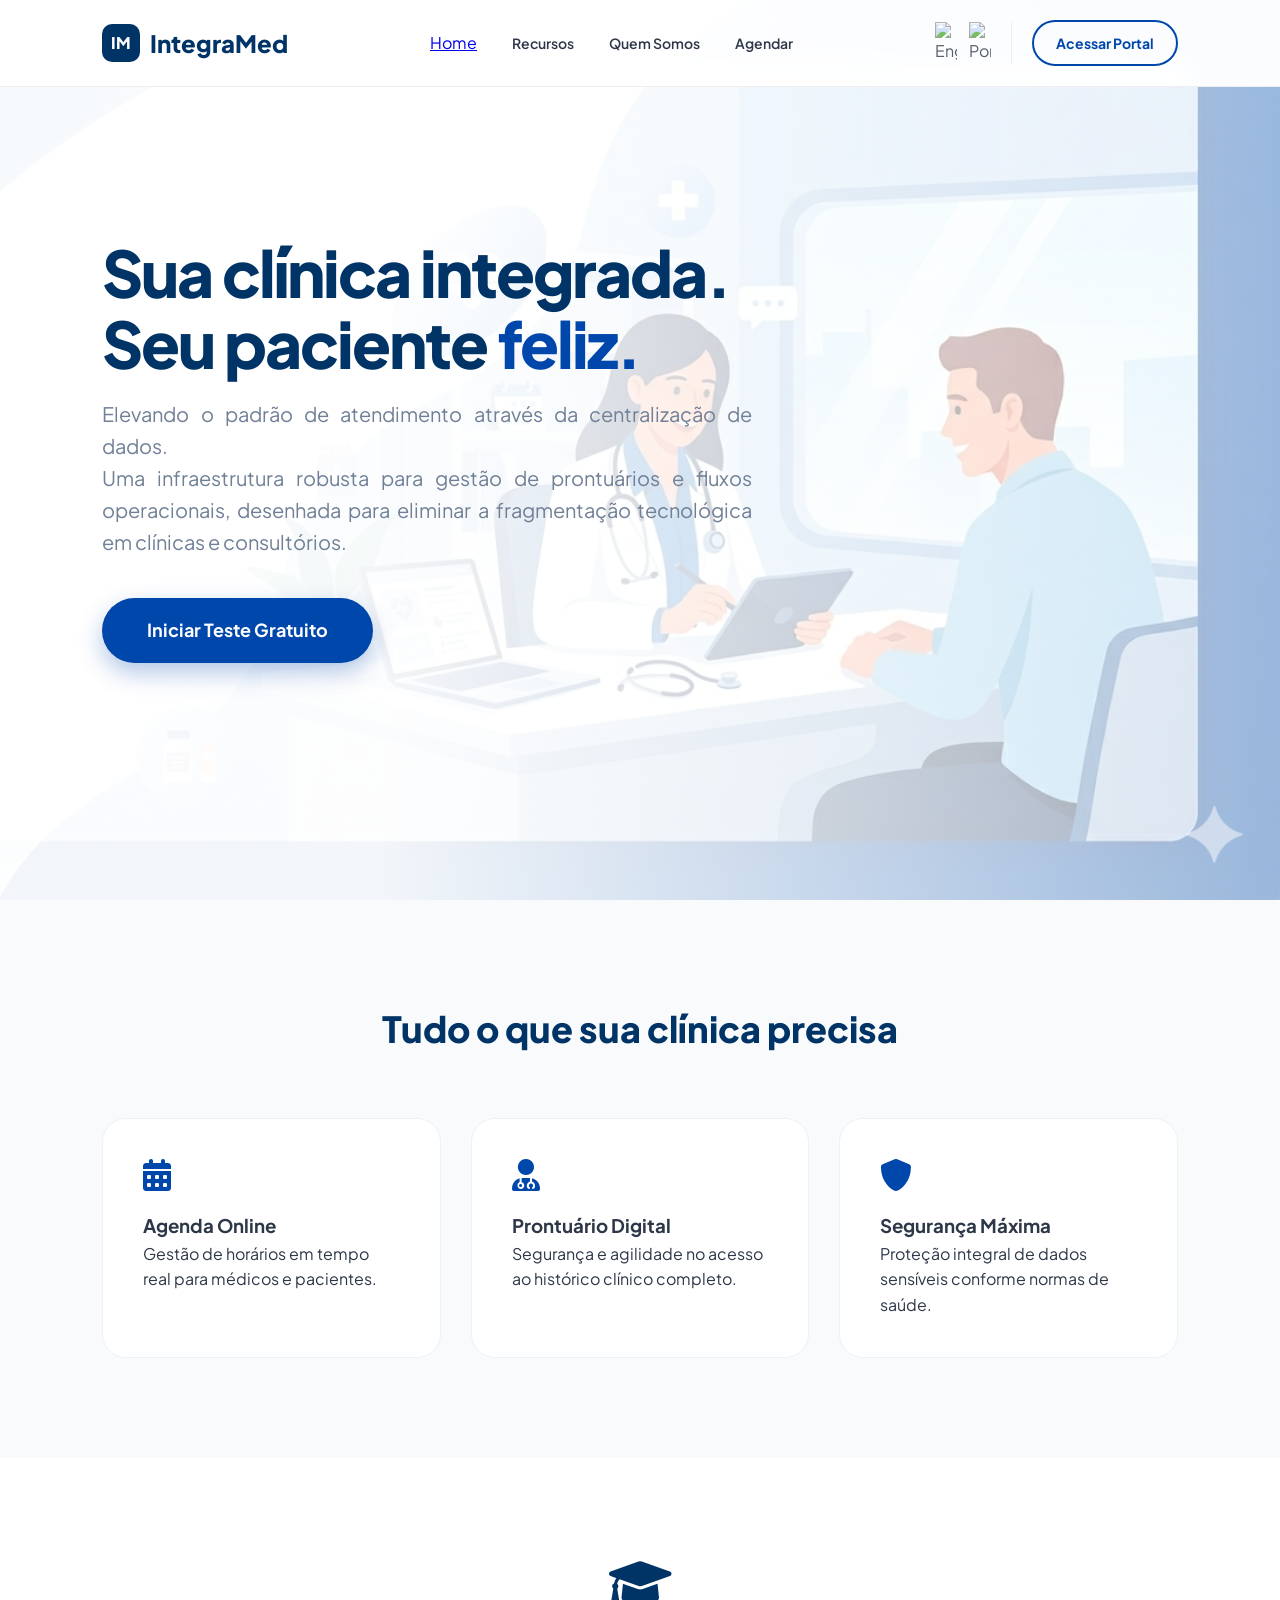
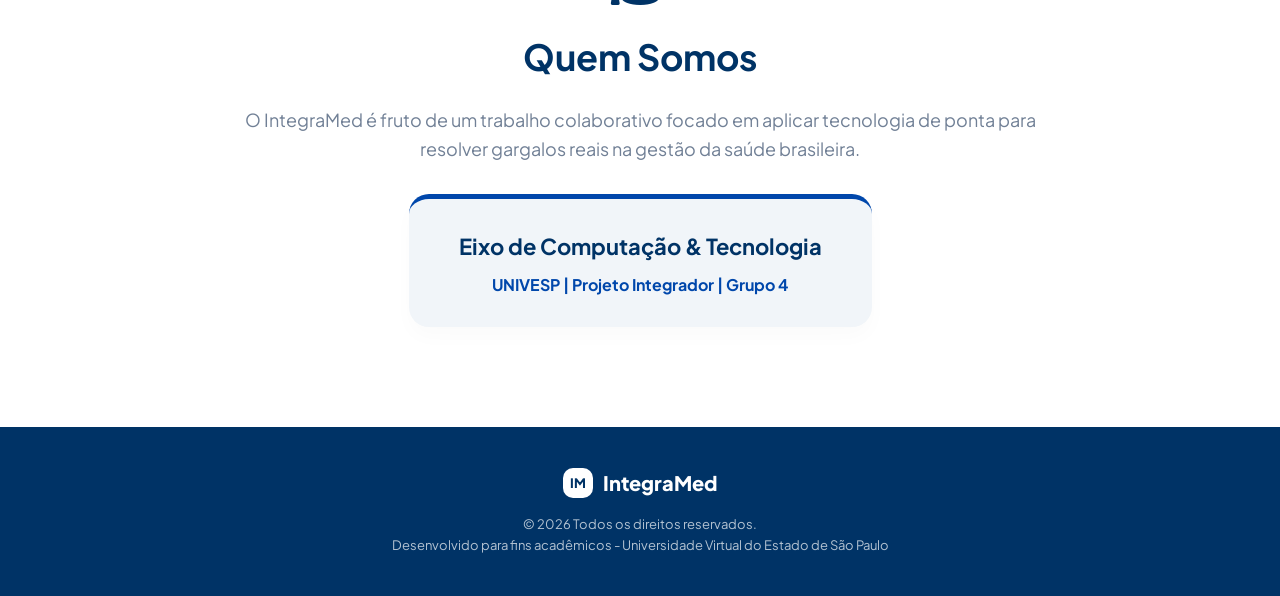
==== index.html @ d66fb949 "Landing Page - Sistema Web de Gestão Médica" ====
<!DOCTYPE html>
<html lang="pt-br">
<head>
    <meta charset="UTF-8">
    <meta name="viewport" content="width=device-width, initial-scale=1.0">
    <title>IntegraMed | UNIVESP</title>
    
    <link href="https://fonts.googleapis.com/css2?family=Plus+Jakarta+Sans:wght@400;600;700;800&display=swap" rel="stylesheet">
    <link rel="stylesheet" href="https://cdnjs.cloudflare.com/ajax/libs/font-awesome/6.0.0/css/all.min.css">
    
    <style>
        :root {
            --primary: #0047AB;
            --dark: #003366;
            --text-main: #2d3748;
            --text-light: #718096;
            --bg-soft: #f8fafc;
        }

        * { margin: 0; padding: 0; box-sizing: border-box; font-family: 'Plus Jakarta Sans', sans-serif; }
        body { background: white; color: var(--text-main); line-height: 1.6; overflow-x: hidden; scroll-behavior: smooth; }

        /* --- NAVBAR --- */
        .navbar {
            display: flex; justify-content: space-between; align-items: center;
            padding: 20px 8%; background: rgba(255, 255, 255, 0.95);
            backdrop-filter: blur(10px); position: fixed; width: 100%; top: 0; z-index: 2000;
            border-bottom: 1px solid #eee;
        }
        .logo { font-weight: 800; font-size: 24px; color: var(--dark); display: flex; align-items: center; gap: 10px; text-decoration: none; }
        .logo-icon { background: var(--dark); color: white; width: 38px; height: 38px; display: flex; align-items: center; justify-content: center; border-radius: 10px; font-size: 16px; }

        .nav-menu { display: flex; gap: 35px; list-style: none; }
        .nav-link { text-decoration: none; color: var(--text-main); font-weight: 600; font-size: 14px; transition: 0.3s; }
        .nav-link:hover { color: var(--primary); }

        /* Estilo para as bandeiras ao lado do botão */
        .nav-right { display: flex; align-items: center; gap: 20px; }
        .lang-box { display: flex; gap: 12px; align-items: center; border-right: 1px solid #eee; padding-right: 20px; }
        .lang-btn { width: 22px; height: auto; cursor: pointer; transition: 0.3s; opacity: 0.8; }
        .lang-btn:hover { transform: scale(1.1); opacity: 1; }

        .btn-login { 
            background: transparent; color: var(--primary); padding: 10px 22px; border-radius: 50px; 
            text-decoration: none; font-weight: 700; font-size: 14px; border: 2px solid var(--primary); transition: 0.3s;
        }
        .btn-login:hover { background: var(--primary); color: white; }

        /* --- HERO FULL BACKGROUND --- */
        .hero {
            height: 100vh; width: 100%; display: flex; align-items: center; padding: 0 8%;
            background-image: url('Imagens/PáginaInicial.png');
            background-size: cover; background-position: center right; background-repeat: no-repeat; position: relative;
        }
        .hero::before {
            content: ''; position: absolute; top: 0; left: 0; width: 100%; height: 100%;
            background: linear-gradient(90deg, rgba(255,255,255,0.95) 30%, rgba(255,255,255,0.6) 100%); z-index: 1;
        }
        .hero-content { position: relative; z-index: 2; max-width: 650px; }
        .hero-content h1 { font-size: 64px; font-weight: 800; line-height: 1.1; color: var(--dark); margin-bottom: 20px; letter-spacing: -2px; }
        .hero-content h1 span { color: var(--primary); }
        .hero-content p { font-size: 20px; color: var(--text-light); margin-bottom: 40px;text-align: justify;}

        .btn-main {
            padding: 18px 45px; border-radius: 50px; text-decoration: none; font-weight: 700; font-size: 18px; transition: 0.3s;
            background: var(--primary); color: white; display: inline-block; box-shadow: 0 10px 25px rgba(0, 71, 171, 0.3);
        }
        .btn-main:hover { transform: translateY(-3px); }

        /* --- RECURSOS --- */
        .features { padding: 100px 8%; background: var(--bg-soft); }
        .section-header { text-align: center; margin-bottom: 60px; }
        .section-header h2 { font-size: 36px; font-weight: 800; color: var(--dark); }

        .feature-grid { display: grid; grid-template-columns: repeat(auto-fit, minmax(300px, 1fr)); gap: 30px; }
        .feature-card { background: white; padding: 40px; border-radius: 24px; transition: 0.4s; border: 1px solid #edf2f7; }
        .feature-icon { font-size: 32px; color: var(--primary); margin-bottom: 20px; }

        /* --- QUEM SOMOS --- */
        .about-section { padding: 100px 8%; background: white; text-align: center; }
        .about-content { max-width: 800px; margin: 0 auto; }
        .about-icon { font-size: 50px; color: var(--dark); margin-bottom: 20px; }
        .about-content h2 { font-size: 36px; color: var(--dark); margin-bottom: 20px; }
        .about-content p { color: var(--text-light); font-size: 18px; margin-bottom: 30px; }
        
        .univesp-card { 
            background: #f1f5f9; padding: 30px 50px; border-radius: 20px; 
            border-top: 5px solid var(--primary); display: inline-block; text-align: center;
            box-shadow: 0 10px 20px rgba(0,0,0,0.02);
        }
        .univesp-card h4 { color: var(--dark); margin-bottom: 8px; font-size: 22px; }
        .univesp-card p { margin-bottom: 0; font-size: 16px; color: var(--primary); font-weight: 700; }

        /* --- FOOTER --- */
        footer { padding: 40px 8%; background: var(--dark); color: white; text-align: center; }
        .footer-info { opacity: 0.7; font-size: 13px; margin-top: 15px; }
    </style>
</head>
<body>

    <nav class="navbar">
        <a href="#" class="logo"><div class="logo-icon">IM</div> IntegraMed</a>
        <ul class="nav-menu">
            <li><a href="#">Home</a></li>
            <li><a href="#recursos" class="nav-link">Recursos</a></li>
            <li><a href="#quem-somos" class="nav-link">Quem Somos</a></li>
            <li><a href="agendamento.html" class="nav-link">Agendar</a></li>
        </ul>
        
        <div class="nav-right">
            <div class="lang-box">
                <img src="https://cdn-icons-png.flaticon.com/512/197/197374.png" class="lang-btn" title="English" onclick="alert('English version coming soon!')">
                <img src="https://cdn-icons-png.flaticon.com/512/197/197386.png" class="lang-btn" title="Português" onclick="alert('O site está em Português 😊')">
            </div>
            <a href="portaldeacesso.html" class="btn-login">Acessar Portal</a>
        </div>
    </nav>

    <header class="hero">
        <div class="hero-content">
            <h1>Sua clínica integrada.<br>Seu paciente <span>feliz.</span></h1>
            <p> Elevando o padrão de atendimento através da centralização de dados.<br>
             Uma infraestrutura robusta para gestão de prontuários e fluxos operacionais, 
             desenhada para eliminar a fragmentação tecnológica em clínicas e consultórios.
            </p>
            <a href="cadastro.html" class="btn-main">Iniciar Teste Gratuito</a>
        </div>
    </header>

    <section id="recursos" class="features">
        <div class="section-header">
            <h2>Tudo o que sua clínica precisa</h2>
        </div>
        <div class="feature-grid">
            <div class="feature-card">
                <i class="fas fa-calendar-alt feature-icon"></i>
                <h3>Agenda Online</h3>
                <p>Gestão de horários em tempo real para médicos e pacientes.</p>
            </div>
            <div class="feature-card">
                <i class="fas fa-user-md feature-icon"></i>
                <h3>Prontuário Digital</h3>
                <p>Segurança e agilidade no acesso ao histórico clínico completo.</p>
            </div>
            <div class="feature-card">
                <i class="fas fa-shield-alt feature-icon"></i>
                <h3>Segurança Máxima</h3>
                <p>Proteção integral de dados sensíveis conforme normas de saúde.</p>
            </div>
        </div>
    </section>

    <section id="quem-somos" class="about-section">
        <div class="about-content">
            <i class="fas fa-graduation-cap about-icon"></i>
            <h2>Quem Somos</h2>
            <p>O IntegraMed é fruto de um trabalho colaborativo focado em aplicar tecnologia de ponta para resolver gargalos reais na gestão da saúde brasileira.</p>
            
            <div class="univesp-card">
                <h4>Eixo de Computação & Tecnologia</h4>
                <p>UNIVESP | Projeto Integrador | Grupo 4</p>
            </div>
        </div>
    </section>

    <footer>
        <div class="logo" style="color: white; justify-content: center; font-size: 20px;">
            <div class="logo-icon" style="background: white; color: var(--dark); width: 30px; height: 30px; font-size: 13px;">IM</div> 
            IntegraMed
        </div>
        <div class="footer-info">
            <p>&copy; <span id="ano"></span> Todos os direitos reservados.</p>
            <p>Desenvolvido para fins acadêmicos - Universidade Virtual do Estado de São Paulo</p>
        </div>
    </footer>

    <script>document.getElementById('ano').textContent = new Date().getFullYear();</script>
</body>
</html>
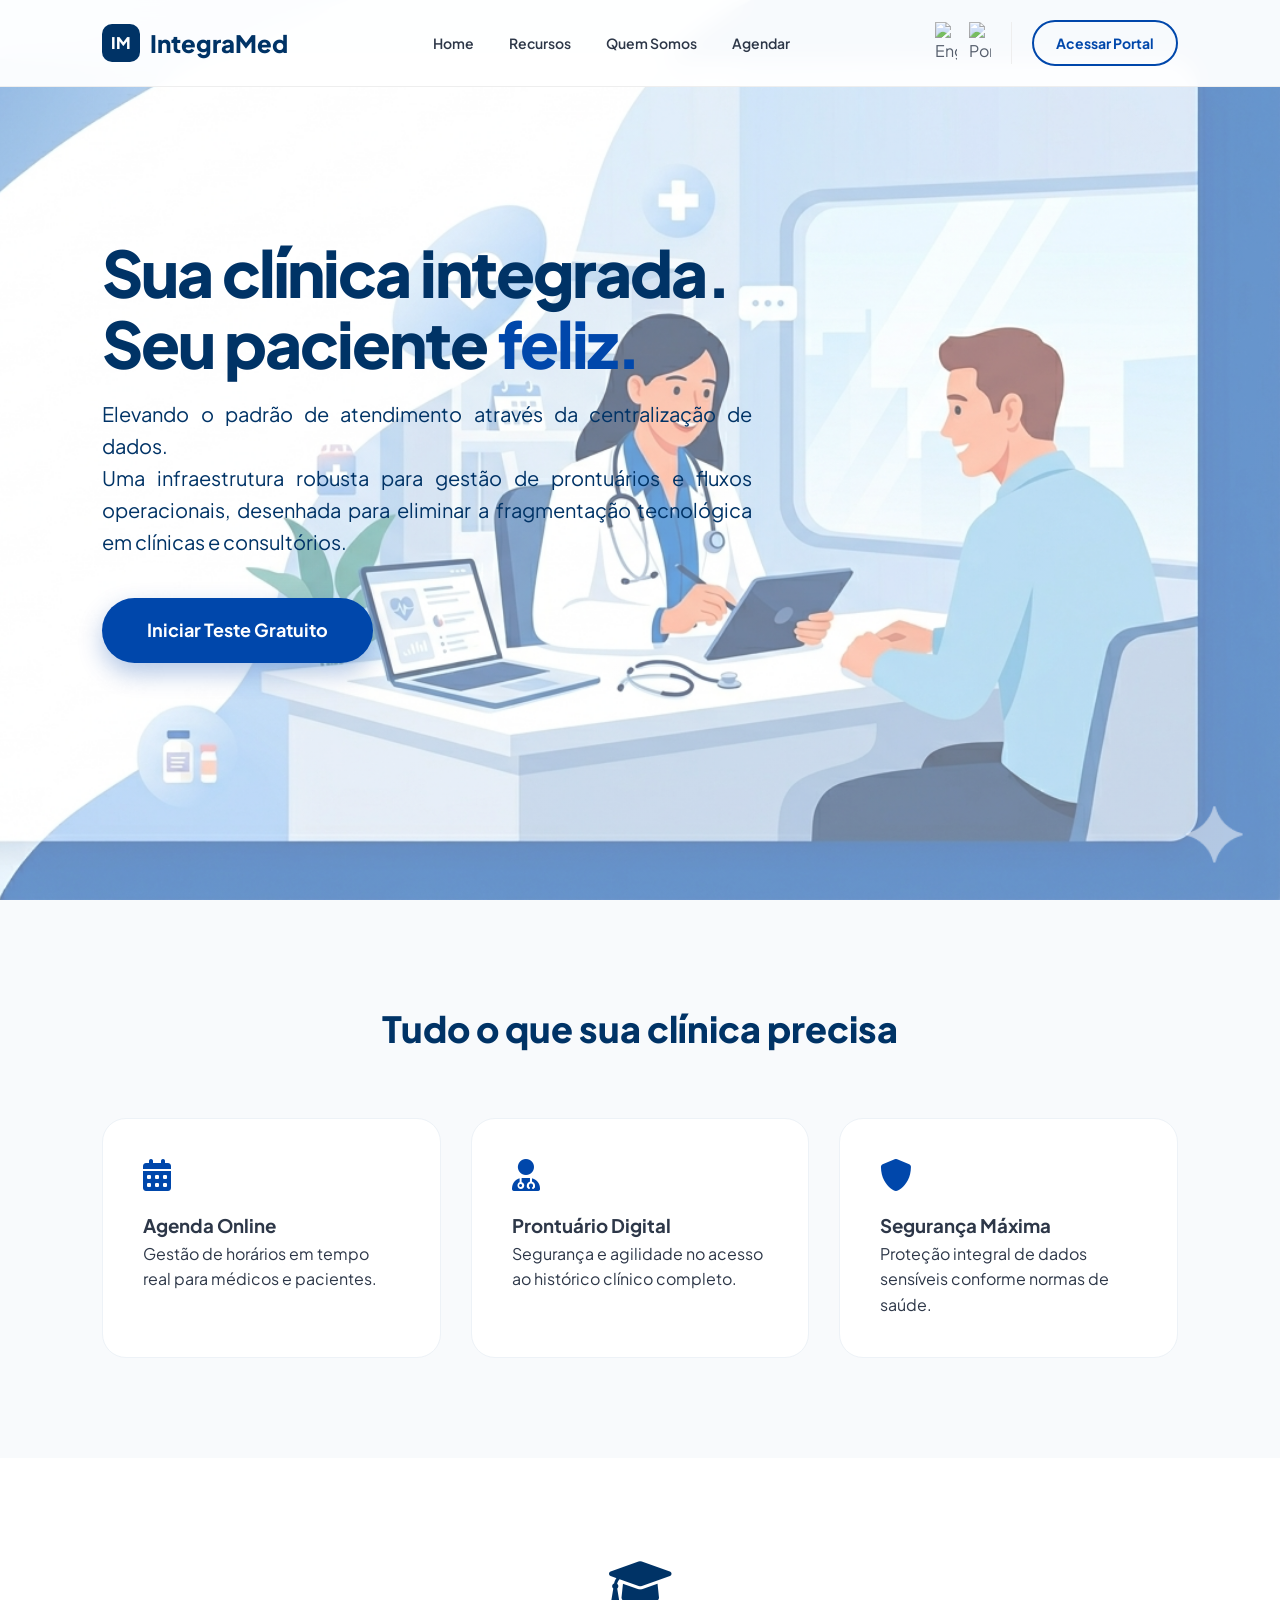
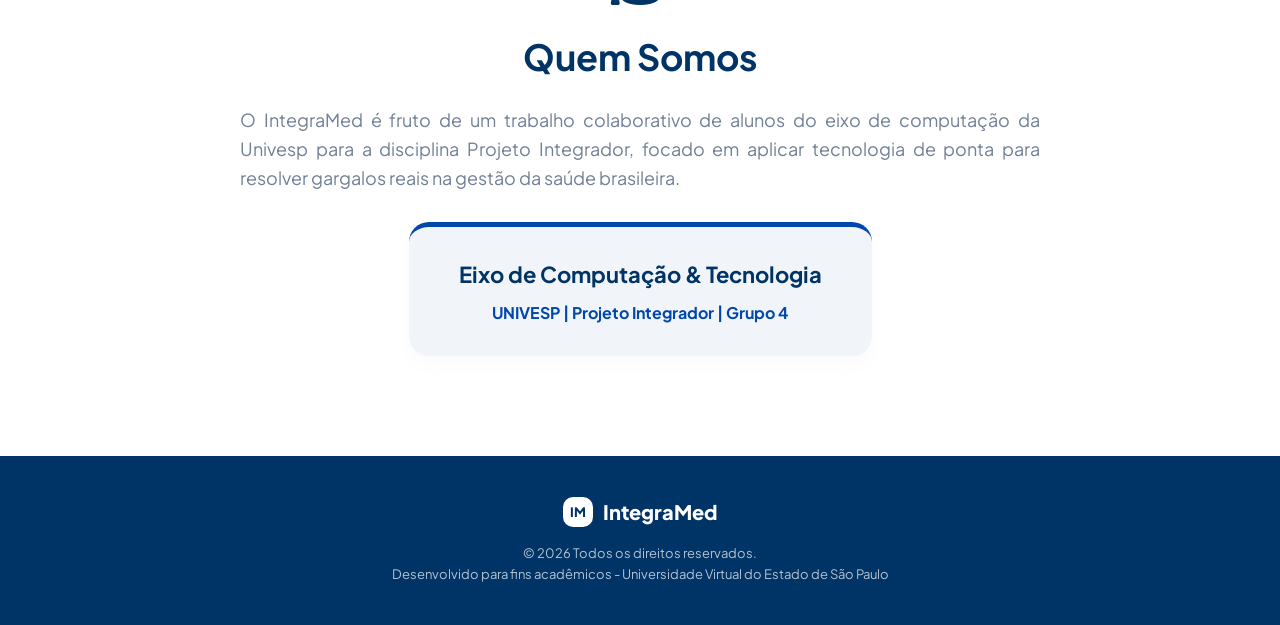
==== commit 88626ec9: "Sistema Web de Gestão Médica Atualizado" ====
--- a/index.html
+++ b/index.html
@@ -54,12 +54,12 @@
         }
         .hero::before {
             content: ''; position: absolute; top: 0; left: 0; width: 100%; height: 100%;
-            background: linear-gradient(90deg, rgba(255,255,255,0.95) 30%, rgba(255,255,255,0.6) 100%); z-index: 1;
+            background: linear-gradient(90deg, rgba(255,255,255,0.4) 0%, rgba(255,255,255,0.4) 100%);; z-index: 1;
         }
         .hero-content { position: relative; z-index: 2; max-width: 650px; }
         .hero-content h1 { font-size: 64px; font-weight: 800; line-height: 1.1; color: var(--dark); margin-bottom: 20px; letter-spacing: -2px; }
         .hero-content h1 span { color: var(--primary); }
-        .hero-content p { font-size: 20px; color: var(--text-light); margin-bottom: 40px;text-align: justify;}
+        .hero-content p { color:#003366 ;font-size: 20px; margin-bottom: 40px;text-align: justify;}
 
         .btn-main {
             padding: 18px 45px; border-radius: 50px; text-decoration: none; font-weight: 700; font-size: 18px; transition: 0.3s;
@@ -81,7 +81,8 @@
         .about-content { max-width: 800px; margin: 0 auto; }
         .about-icon { font-size: 50px; color: var(--dark); margin-bottom: 20px; }
         .about-content h2 { font-size: 36px; color: var(--dark); margin-bottom: 20px; }
-        .about-content p { color: var(--text-light); font-size: 18px; margin-bottom: 30px; }
+        .about-content p { color: var(--text-light); font-size: 18px; margin-bottom: 30px; text-align: justify;}
+   
         
         .univesp-card { 
             background: #f1f5f9; padding: 30px 50px; border-radius: 20px; 
@@ -89,7 +90,7 @@
             box-shadow: 0 10px 20px rgba(0,0,0,0.02);
         }
         .univesp-card h4 { color: var(--dark); margin-bottom: 8px; font-size: 22px; }
-        .univesp-card p { margin-bottom: 0; font-size: 16px; color: var(--primary); font-weight: 700; }
+        .univesp-card p { margin-bottom: 0; font-size: 16px; color: var(--primary); font-weight: 700; text-align: center; }
 
         /* --- FOOTER --- */
         footer { padding: 40px 8%; background: var(--dark); color: white; text-align: center; }
@@ -101,7 +102,7 @@
     <nav class="navbar">
         <a href="#" class="logo"><div class="logo-icon">IM</div> IntegraMed</a>
         <ul class="nav-menu">
-            <li><a href="#">Home</a></li>
+            <li><a href="#" class="nav-link">Home</a></li>
             <li><a href="#recursos" class="nav-link">Recursos</a></li>
             <li><a href="#quem-somos" class="nav-link">Quem Somos</a></li>
             <li><a href="agendamento.html" class="nav-link">Agendar</a></li>
@@ -154,7 +155,7 @@
         <div class="about-content">
             <i class="fas fa-graduation-cap about-icon"></i>
             <h2>Quem Somos</h2>
-            <p>O IntegraMed é fruto de um trabalho colaborativo focado em aplicar tecnologia de ponta para resolver gargalos reais na gestão da saúde brasileira.</p>
+            <p>O IntegraMed é fruto de um trabalho colaborativo de alunos do eixo de computação da Univesp para a disciplina Projeto Integrador, focado em aplicar tecnologia de ponta para resolver gargalos reais na gestão da saúde brasileira.</p>
             
             <div class="univesp-card">
                 <h4>Eixo de Computação & Tecnologia</h4>
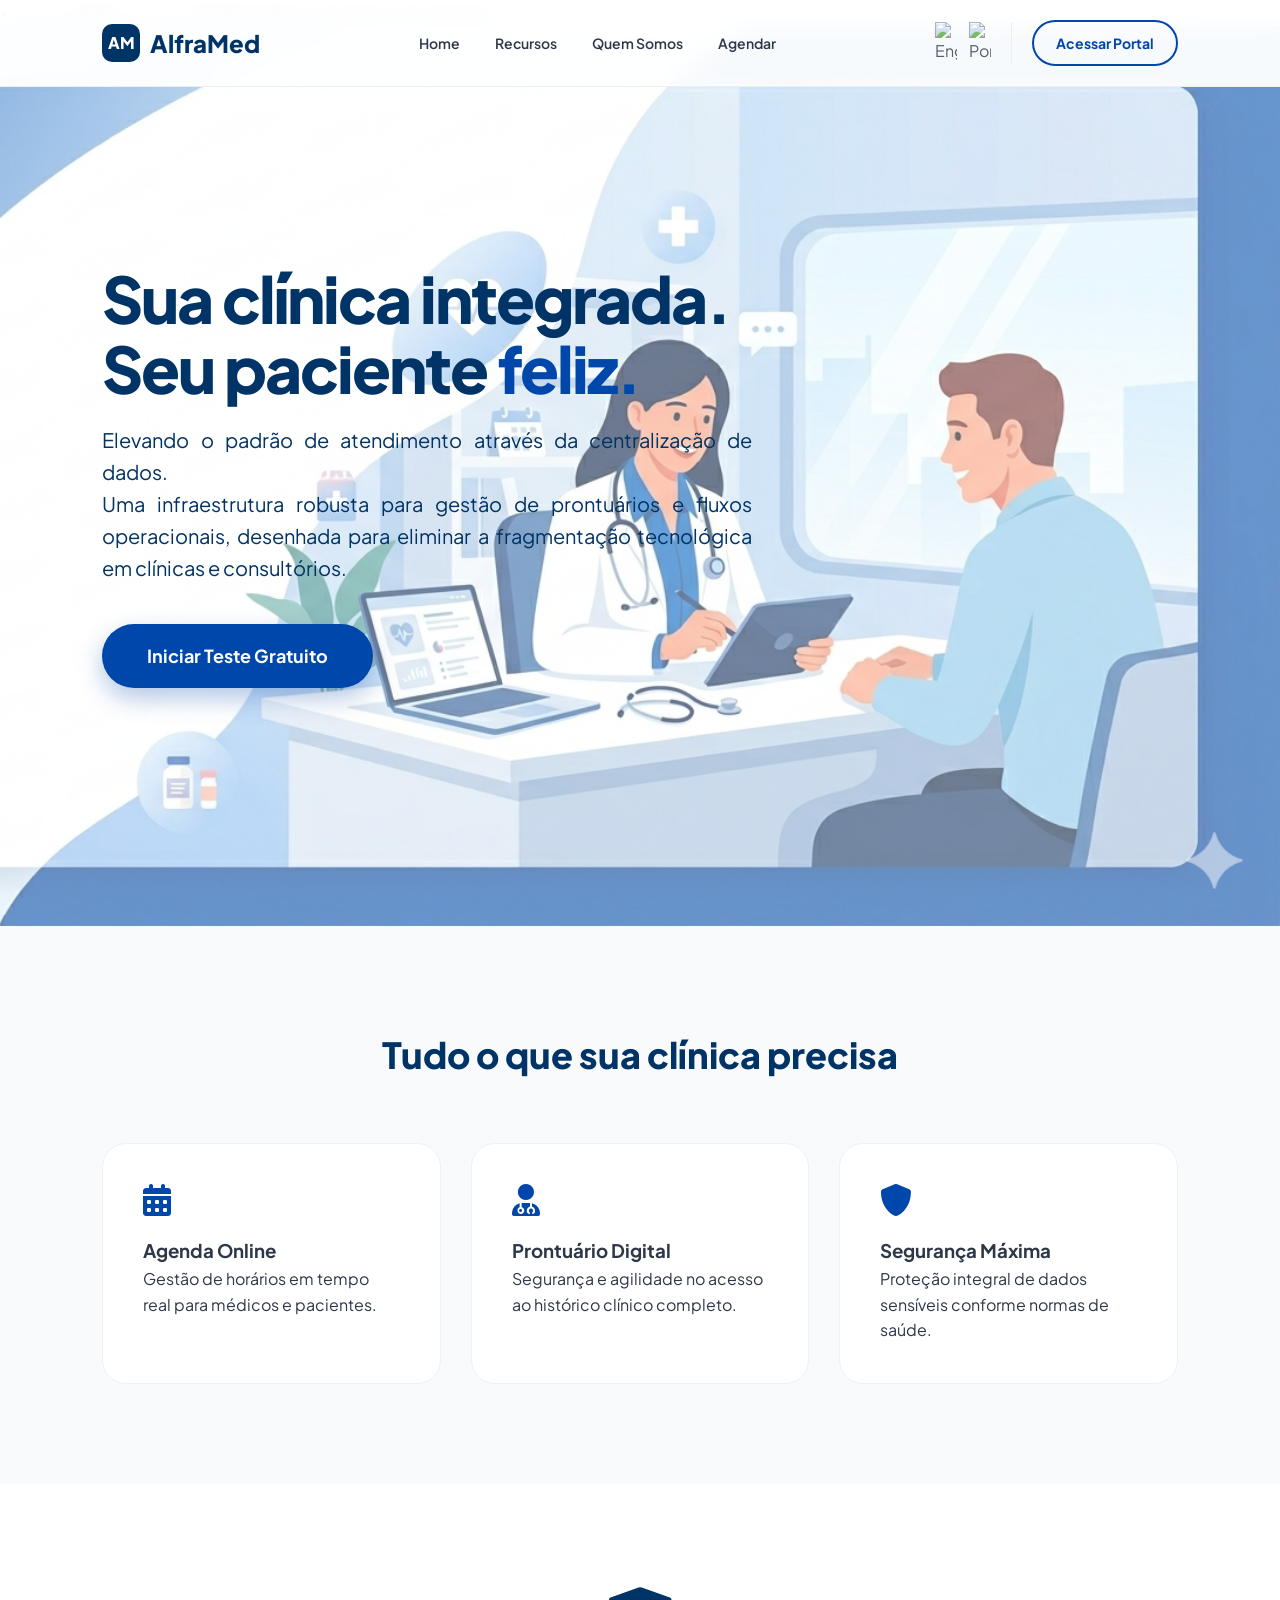
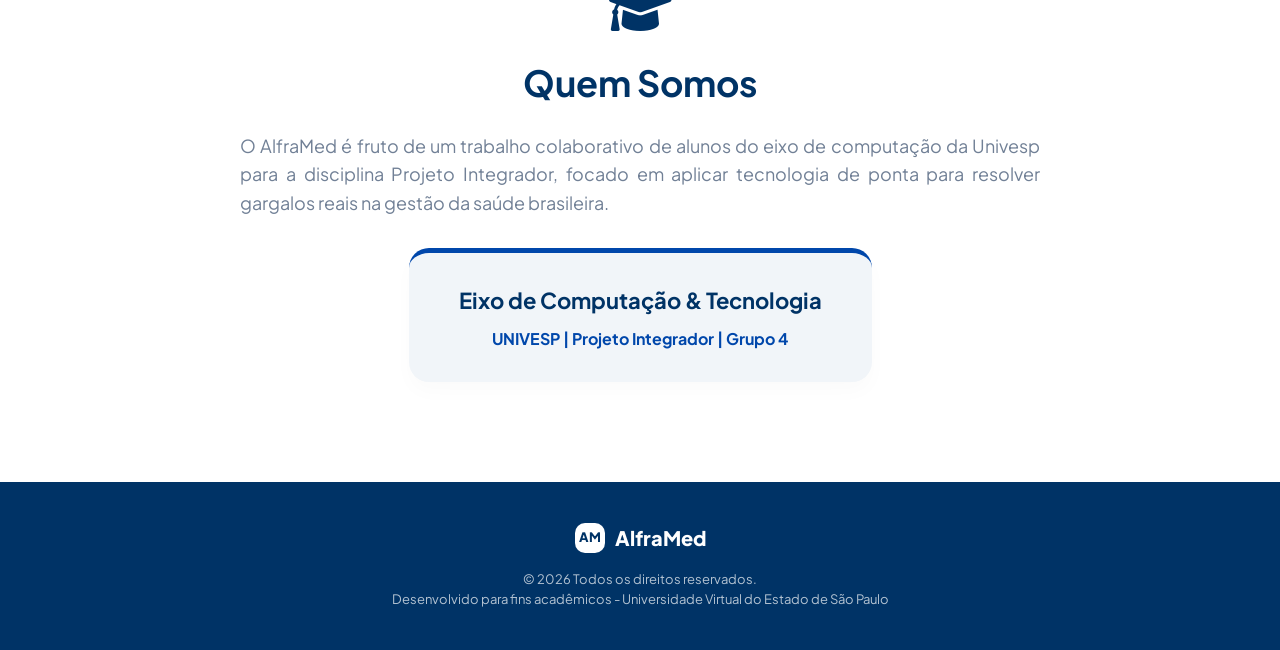
==== commit 07e0931f: ":wq Nome do Sistema Atualizado" ====
--- a/index.html
+++ b/index.html
@@ -2,11 +2,14 @@
 <html lang="pt-br">
 <head>
     <meta charset="UTF-8">
-    <meta name="viewport" content="width=device-width, initial-scale=1.0">
+    <meta name="viewport" content="width=device-width, initial-scale=1.0"><<<<<<< HEAD
     <title>IntegraMed | UNIVESP</title>
+    <title>AlfraMed | UNIVESP</title>
     
+>>>>>>> 78586da (Nome do Sistema Atualizado)
     <link href="https://fonts.googleapis.com/css2?family=Plus+Jakarta+Sans:wght@400;600;700;800&display=swap" rel="stylesheet">
     <link rel="stylesheet" href="https://cdnjs.cloudflare.com/ajax/libs/font-awesome/6.0.0/css/all.min.css">
+    <link rel="icon" type="image/png" href="https://cdn-icons-png.flaticon.com/512/2869/2869833.png">
     
     <style>
         :root {
@@ -100,7 +103,7 @@
 <body>
 
     <nav class="navbar">
-        <a href="#" class="logo"><div class="logo-icon">IM</div> IntegraMed</a>
+        <a href="#" class="logo"><div class="logo-icon">AM</div> AlfraMed</a>
         <ul class="nav-menu">
             <li><a href="#" class="nav-link">Home</a></li>
             <li><a href="#recursos" class="nav-link">Recursos</a></li>
@@ -155,7 +158,7 @@
         <div class="about-content">
             <i class="fas fa-graduation-cap about-icon"></i>
             <h2>Quem Somos</h2>
-            <p>O IntegraMed é fruto de um trabalho colaborativo de alunos do eixo de computação da Univesp para a disciplina Projeto Integrador, focado em aplicar tecnologia de ponta para resolver gargalos reais na gestão da saúde brasileira.</p>
+            <p>O AlfraMed é fruto de um trabalho colaborativo de alunos do eixo de computação da Univesp para a disciplina Projeto Integrador, focado em aplicar tecnologia de ponta para resolver gargalos reais na gestão da saúde brasileira.</p>
             
             <div class="univesp-card">
                 <h4>Eixo de Computação & Tecnologia</h4>
@@ -166,8 +169,8 @@
 
     <footer>
         <div class="logo" style="color: white; justify-content: center; font-size: 20px;">
-            <div class="logo-icon" style="background: white; color: var(--dark); width: 30px; height: 30px; font-size: 13px;">IM</div> 
-            IntegraMed
+            <div class="logo-icon" style="background: white; color: var(--dark); width: 30px; height: 30px; font-size: 13px;">AM</div> 
+            AlfraMed
         </div>
         <div class="footer-info">
             <p>&copy; <span id="ano"></span> Todos os direitos reservados.</p>
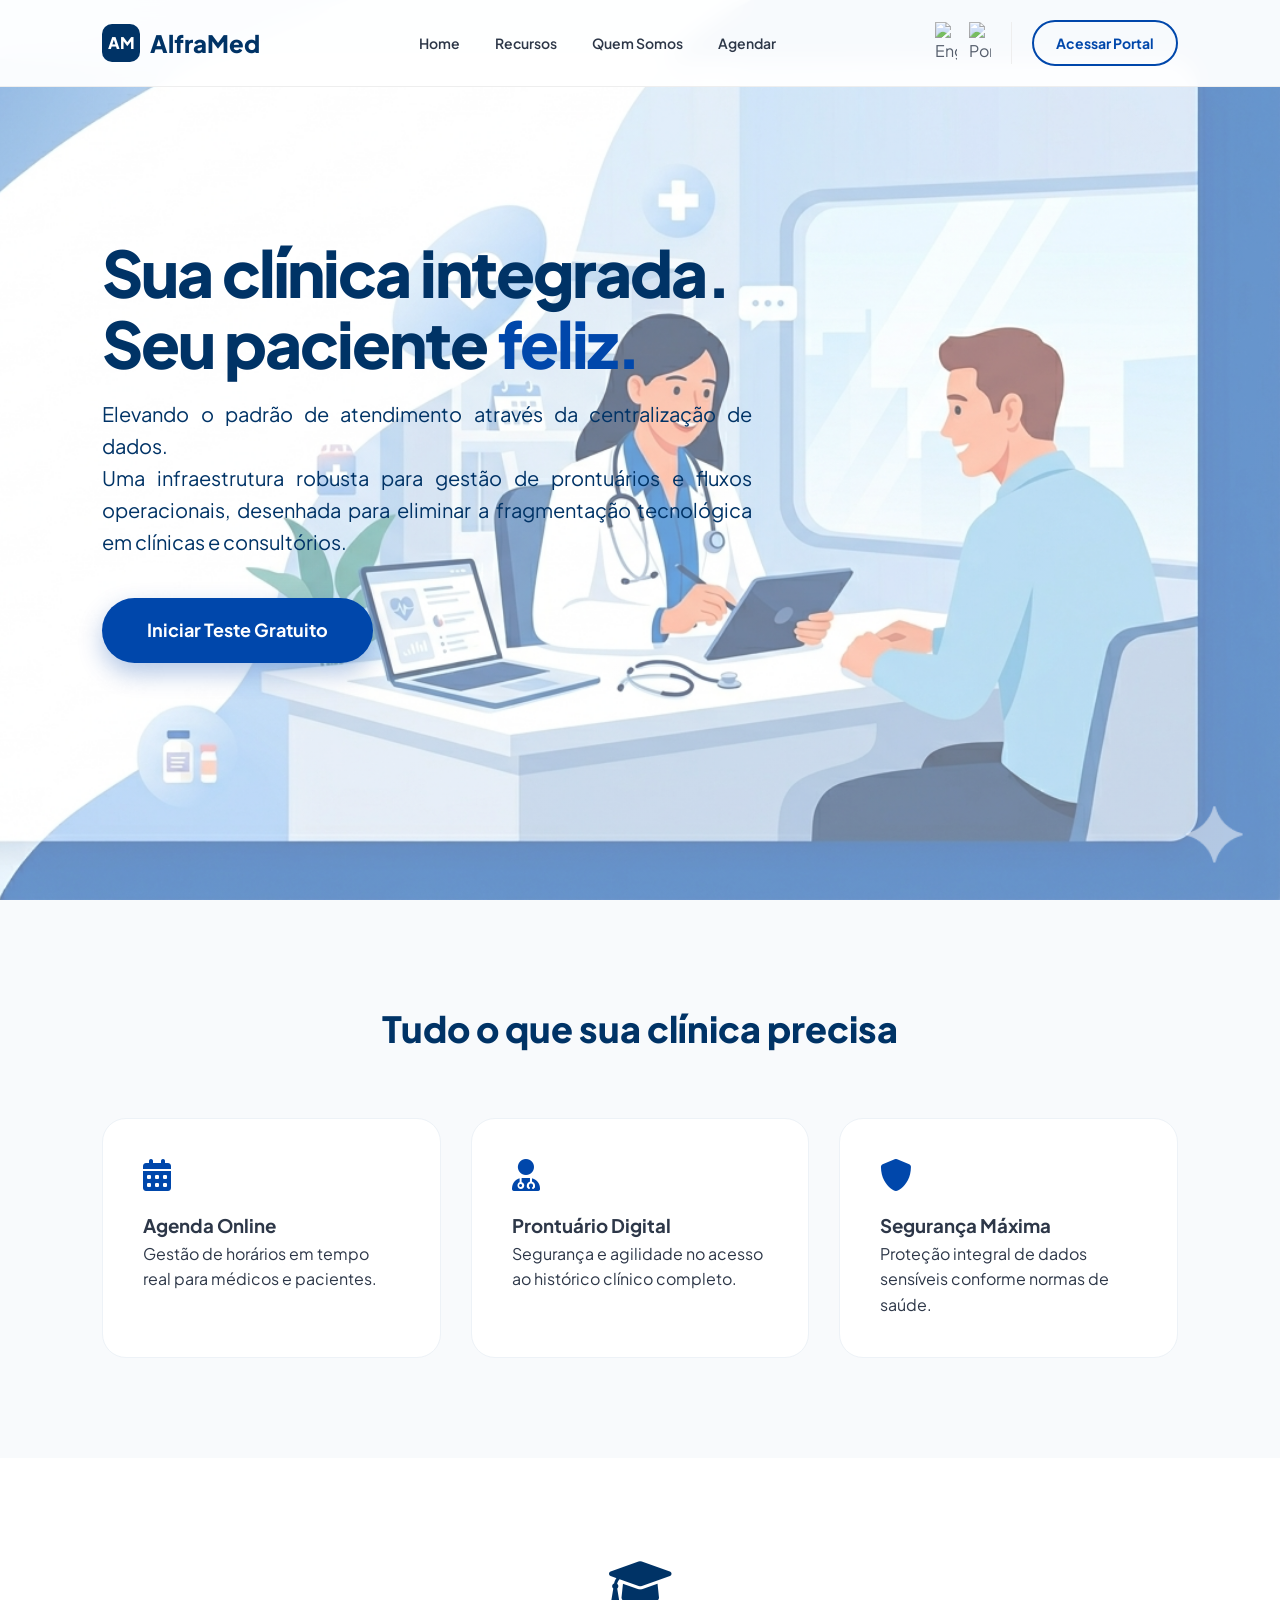
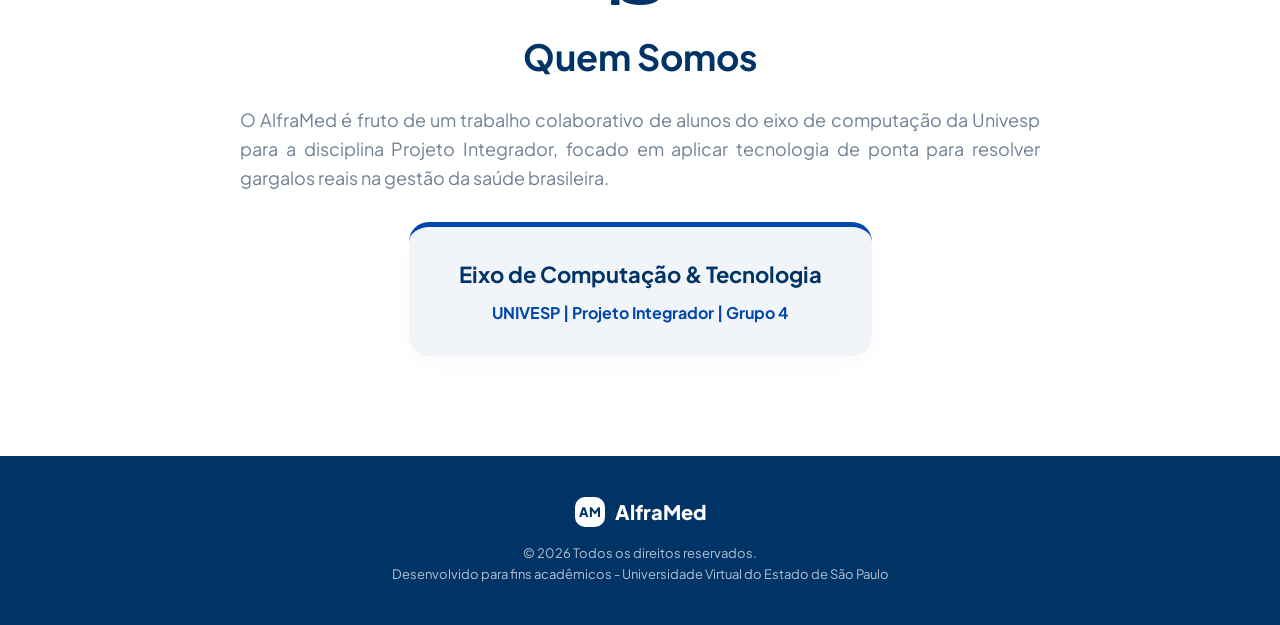
==== commit ef4bc012: "Nome do Sisteme Atualizado" ====
--- a/index.html
+++ b/index.html
@@ -2,11 +2,8 @@
 <html lang="pt-br">
 <head>
     <meta charset="UTF-8">
-    <meta name="viewport" content="width=device-width, initial-scale=1.0"><<<<<<< HEAD
-    <title>IntegraMed | UNIVESP</title>
+    <meta name="viewport" content="width=device-width, initial-scale=1.0">
     <title>AlfraMed | UNIVESP</title>
-    
->>>>>>> 78586da (Nome do Sistema Atualizado)
     <link href="https://fonts.googleapis.com/css2?family=Plus+Jakarta+Sans:wght@400;600;700;800&display=swap" rel="stylesheet">
     <link rel="stylesheet" href="https://cdnjs.cloudflare.com/ajax/libs/font-awesome/6.0.0/css/all.min.css">
     <link rel="icon" type="image/png" href="https://cdn-icons-png.flaticon.com/512/2869/2869833.png">
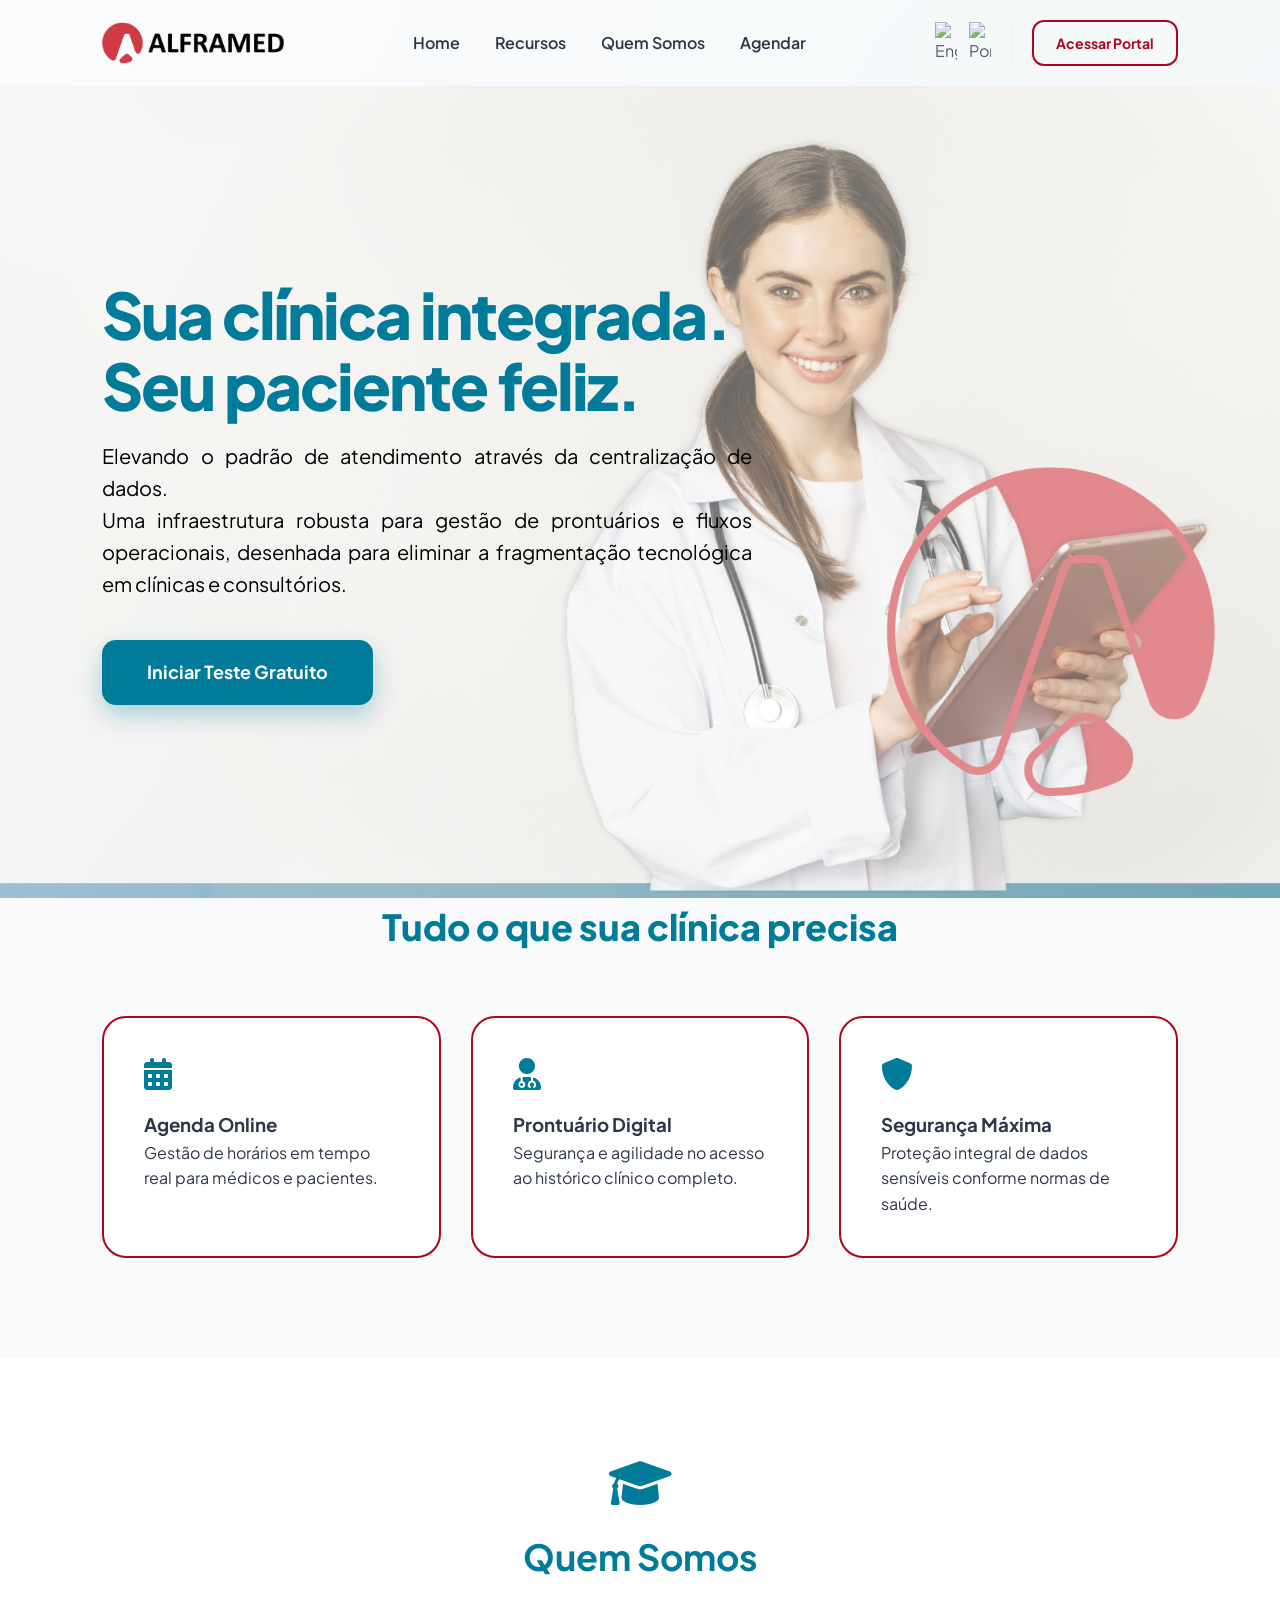
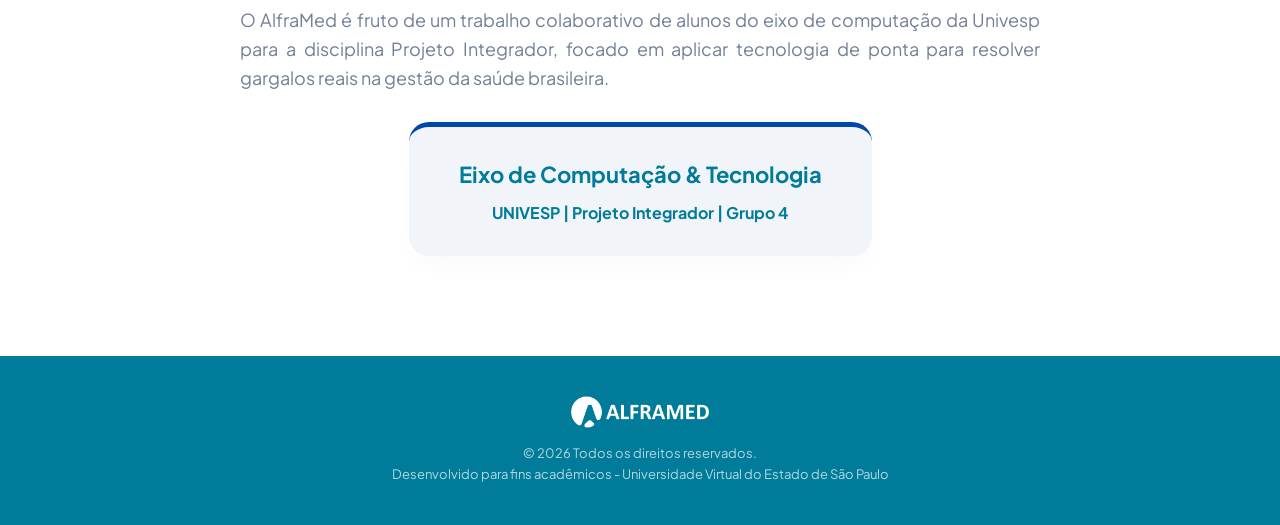
==== commit 7eebe50b: "Ajustes visuais" ====
--- a/index.html
+++ b/index.html
@@ -6,7 +6,12 @@
     <title>AlfraMed | UNIVESP</title>
     <link href="https://fonts.googleapis.com/css2?family=Plus+Jakarta+Sans:wght@400;600;700;800&display=swap" rel="stylesheet">
     <link rel="stylesheet" href="https://cdnjs.cloudflare.com/ajax/libs/font-awesome/6.0.0/css/all.min.css">
-    <link rel="icon" type="image/png" href="https://cdn-icons-png.flaticon.com/512/2869/2869833.png">
+    <link rel="shortcut icon" type="image/png" href="/Imagens/favicon_32.png?v=2">
+    <link rel="icon" type="image/png" sizes="48x48" href="/Imagens/favicon_48.png?v=2">
+    <link rel="icon" type="image/png" sizes="32x32" href="/Imagens/favicon_32.png?v=2">
+    <link rel="icon" type="image/png" sizes="16x16" href="/Imagens/favicon_16.png?v=2">
+    <link rel="apple-touch-icon" sizes="180x180" href="/Imagens/apple-touch-icon.png?v=2">
+    <meta name="theme-color" content="#007B9A">
     
     <style>
         :root {
@@ -15,24 +20,36 @@
             --text-main: #2d3748;
             --text-light: #718096;
             --bg-soft: #f8fafc;
+            --header-height: 88px;
         }
 
         * { margin: 0; padding: 0; box-sizing: border-box; font-family: 'Plus Jakarta Sans', sans-serif; }
-        body { background: white; color: var(--text-main); line-height: 1.6; overflow-x: hidden; scroll-behavior: smooth; }
+        body {
+            background:
+                linear-gradient(rgba(10, 35, 66, 0.28), rgba(10, 35, 66, 0.28)),
+                url('Imagens/background.png') center center / cover no-repeat;
+            background-attachment: fixed;
+            color: var(--text-main);
+            line-height: 1.6;
+            overflow-x: hidden;
+            scroll-behavior: smooth;
+            padding-top: var(--header-height);
+        }
 
         /* --- NAVBAR --- */
         .navbar {
             display: flex; justify-content: space-between; align-items: center;
             padding: 20px 8%; background: rgba(255, 255, 255, 0.95);
             backdrop-filter: blur(10px); position: fixed; width: 100%; top: 0; z-index: 2000;
-            border-bottom: 1px solid #eee;
+            border-bottom: none;
         }
-        .logo { font-weight: 800; font-size: 24px; color: var(--dark); display: flex; align-items: center; gap: 10px; text-decoration: none; }
+        .logo { font-weight: 800; font-size: 24px; color: #007B9A; display: flex; align-items: center; gap: 10px; text-decoration: none; }
         .logo-icon { background: var(--dark); color: white; width: 38px; height: 38px; display: flex; align-items: center; justify-content: center; border-radius: 10px; font-size: 16px; }
+        .logo-image { height: 42px; width: auto; display: block; }
 
         .nav-menu { display: flex; gap: 35px; list-style: none; }
-        .nav-link { text-decoration: none; color: var(--text-main); font-weight: 600; font-size: 14px; transition: 0.3s; }
-        .nav-link:hover { color: var(--primary); }
+        .nav-link { text-decoration: none; color: var(--text-main); font-weight: 600; font-size: 16px; transition: 0.3s; }
+        .nav-link:hover { color: #007B9A; }
 
         /* Estilo para as bandeiras ao lado do botão */
         .nav-right { display: flex; align-items: center; gap: 20px; }
@@ -41,15 +58,15 @@
         .lang-btn:hover { transform: scale(1.1); opacity: 1; }
 
         .btn-login { 
-            background: transparent; color: var(--primary); padding: 10px 22px; border-radius: 50px; 
-            text-decoration: none; font-weight: 700; font-size: 14px; border: 2px solid var(--primary); transition: 0.3s;
+            background: transparent; color: #ae061f; padding: 10px 22px; border-radius: 12px; 
+            text-decoration: none; font-weight: 700; font-size: 14px; border: 2px solid #ae061f; transition: 0.3s;
         }
-        .btn-login:hover { background: var(--primary); color: white; }
+        .btn-login:hover { background: #ae061f; border-color: #ae061f; color: white; }
 
         /* --- HERO FULL BACKGROUND --- */
         .hero {
-            height: 100vh; width: 100%; display: flex; align-items: center; padding: 0 8%;
-            background-image: url('Imagens/PáginaInicial.png');
+            height: calc(100vh - var(--header-height)); width: 100%; display: flex; align-items: center; padding: 0 8%; margin-top: -2px;
+            background-image: url('Imagens/pagina_inicial.png');
             background-size: cover; background-position: center right; background-repeat: no-repeat; position: relative;
         }
         .hero::before {
@@ -57,30 +74,30 @@
             background: linear-gradient(90deg, rgba(255,255,255,0.4) 0%, rgba(255,255,255,0.4) 100%);; z-index: 1;
         }
         .hero-content { position: relative; z-index: 2; max-width: 650px; }
-        .hero-content h1 { font-size: 64px; font-weight: 800; line-height: 1.1; color: var(--dark); margin-bottom: 20px; letter-spacing: -2px; }
-        .hero-content h1 span { color: var(--primary); }
-        .hero-content p { color:#003366 ;font-size: 20px; margin-bottom: 40px;text-align: justify;}
+        .hero-content h1 { font-size: 64px; font-weight: 800; line-height: 1.1; color: #007B9A; margin-bottom: 20px; letter-spacing: -2px; }
+        .hero-content h1 span { color: #007B9A; }
+        .hero-content p { color:#000000 ;font-size: 20px; margin-bottom: 40px;text-align: justify;}
 
         .btn-main {
-            padding: 18px 45px; border-radius: 50px; text-decoration: none; font-weight: 700; font-size: 18px; transition: 0.3s;
-            background: var(--primary); color: white; display: inline-block; box-shadow: 0 10px 25px rgba(0, 71, 171, 0.3);
+            padding: 18px 45px; border-radius: 14px; text-decoration: none; font-weight: 700; font-size: 18px; transition: 0.3s;
+            background: #007B9A; color: white; display: inline-block; box-shadow: 0 10px 25px rgba(0, 123, 154, 0.3);
         }
         .btn-main:hover { transform: translateY(-3px); }
 
         /* --- RECURSOS --- */
-        .features { padding: 100px 8%; background: var(--bg-soft); }
+        .features { padding: 0 8% 100px; background: var(--bg-soft); }
         .section-header { text-align: center; margin-bottom: 60px; }
-        .section-header h2 { font-size: 36px; font-weight: 800; color: var(--dark); }
+        .section-header h2 { font-size: 36px; font-weight: 800; color: #007B9A; }
 
         .feature-grid { display: grid; grid-template-columns: repeat(auto-fit, minmax(300px, 1fr)); gap: 30px; }
-        .feature-card { background: white; padding: 40px; border-radius: 24px; transition: 0.4s; border: 1px solid #edf2f7; }
-        .feature-icon { font-size: 32px; color: var(--primary); margin-bottom: 20px; }
+        .feature-card { background: white; padding: 40px; border-radius: 24px; transition: 0.4s; border: 2px solid #ae061f; }
+        .feature-icon { font-size: 32px; color: #007B9A; margin-bottom: 20px; }
 
         /* --- QUEM SOMOS --- */
         .about-section { padding: 100px 8%; background: white; text-align: center; }
         .about-content { max-width: 800px; margin: 0 auto; }
-        .about-icon { font-size: 50px; color: var(--dark); margin-bottom: 20px; }
-        .about-content h2 { font-size: 36px; color: var(--dark); margin-bottom: 20px; }
+        .about-icon { font-size: 50px; color: #007B9A; margin-bottom: 20px; }
+        .about-content h2 { font-size: 36px; color: #007B9A; margin-bottom: 20px; }
         .about-content p { color: var(--text-light); font-size: 18px; margin-bottom: 30px; text-align: justify;}
    
         
@@ -89,18 +106,18 @@
             border-top: 5px solid var(--primary); display: inline-block; text-align: center;
             box-shadow: 0 10px 20px rgba(0,0,0,0.02);
         }
-        .univesp-card h4 { color: var(--dark); margin-bottom: 8px; font-size: 22px; }
-        .univesp-card p { margin-bottom: 0; font-size: 16px; color: var(--primary); font-weight: 700; text-align: center; }
+        .univesp-card h4 { color: #007B9A; margin-bottom: 8px; font-size: 22px; }
+        .univesp-card p { margin-bottom: 0; font-size: 16px; color: #007B9A; font-weight: 700; text-align: center; }
 
         /* --- FOOTER --- */
-        footer { padding: 40px 8%; background: var(--dark); color: white; text-align: center; }
+        footer { padding: 40px 8%; background: #007B9A; color: white; text-align: center; }
         .footer-info { opacity: 0.7; font-size: 13px; margin-top: 15px; }
     </style>
 </head>
 <body>
 
     <nav class="navbar">
-        <a href="#" class="logo"><div class="logo-icon">AM</div> AlfraMed</a>
+        <a href="#" class="logo"><img src="Imagens/logo_alframed_red.png" alt="Logo AlfraMed" class="logo-image"></a>
         <ul class="nav-menu">
             <li><a href="#" class="nav-link">Home</a></li>
             <li><a href="#recursos" class="nav-link">Recursos</a></li>
@@ -165,9 +182,8 @@
     </section>
 
     <footer>
-        <div class="logo" style="color: white; justify-content: center; font-size: 20px;">
-            <div class="logo-icon" style="background: white; color: var(--dark); width: 30px; height: 30px; font-size: 13px;">AM</div> 
-            AlfraMed
+        <div style="display: flex; justify-content: center;">
+            <img src="Imagens/logo_alframed_white.png" alt="Logo AlfraMed" style="height: 32px; width: auto; display: block;">
         </div>
         <div class="footer-info">
             <p>&copy; <span id="ano"></span> Todos os direitos reservados.</p>
